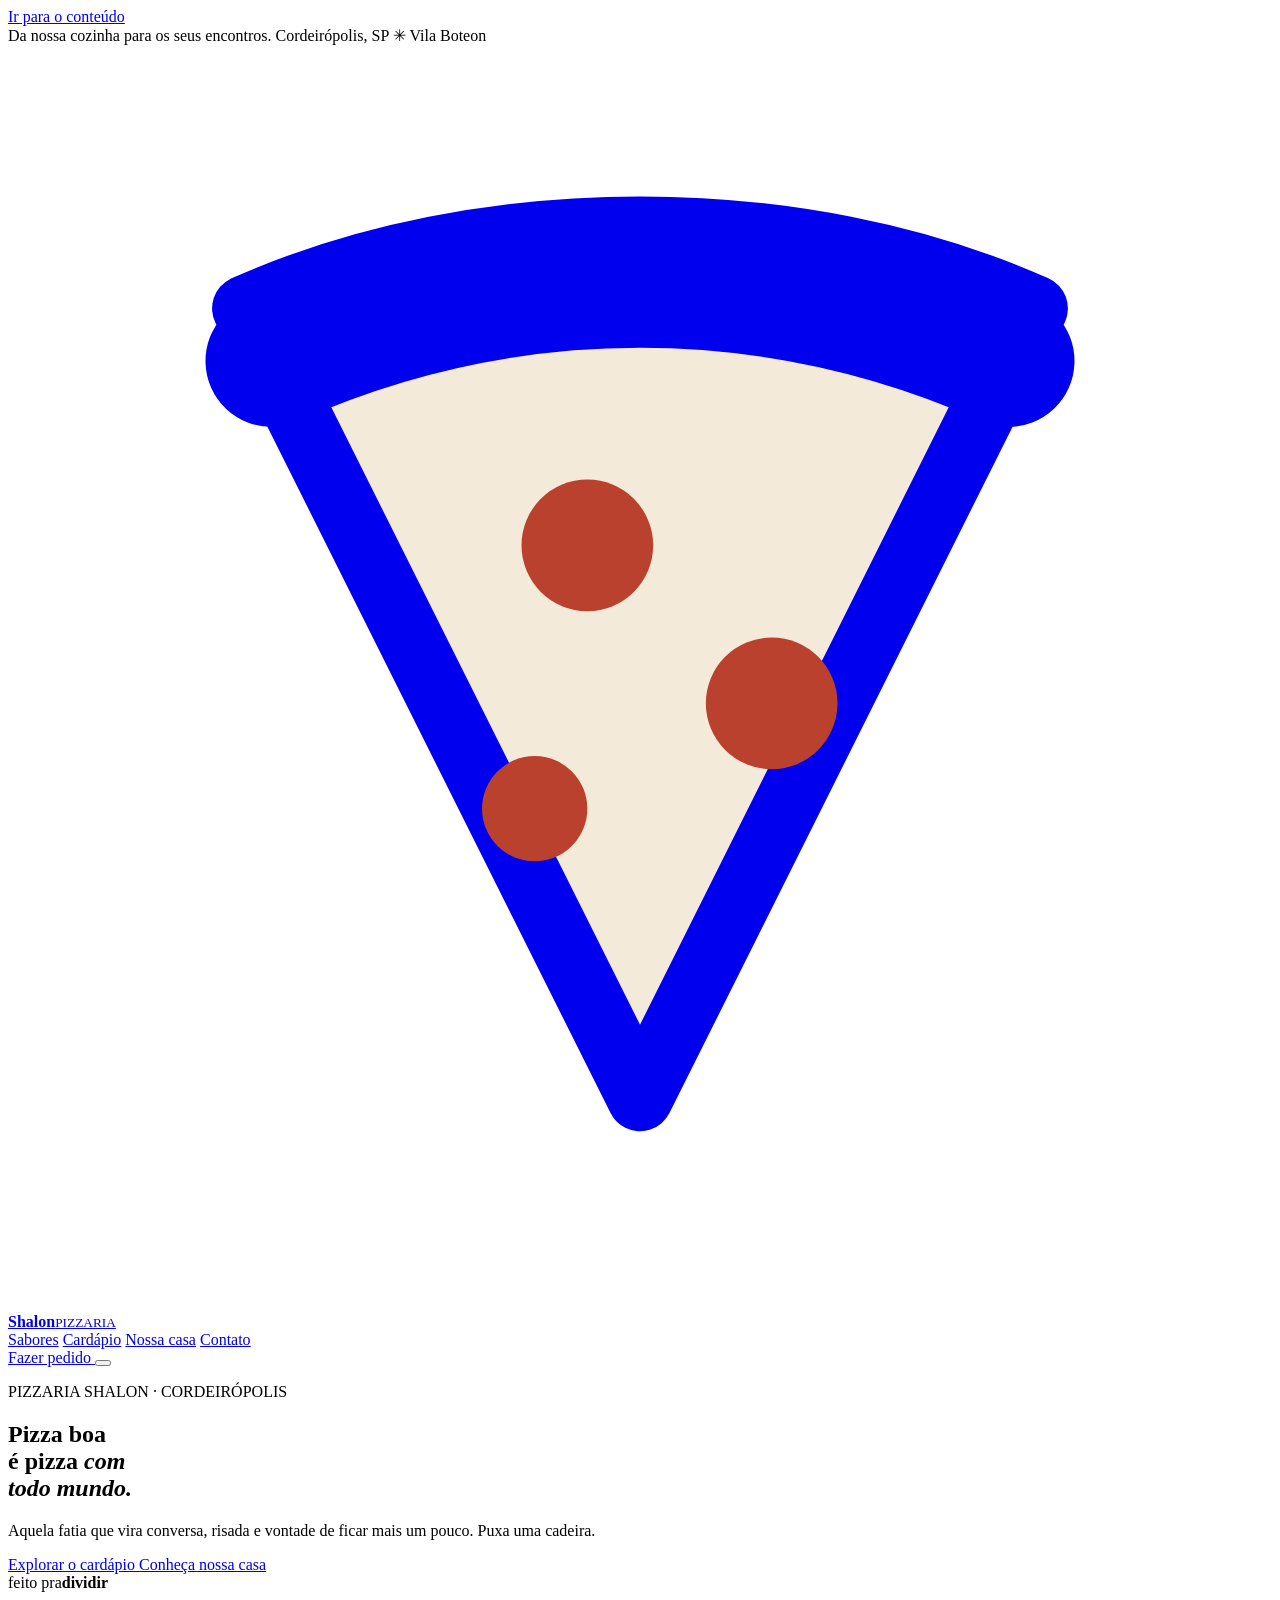
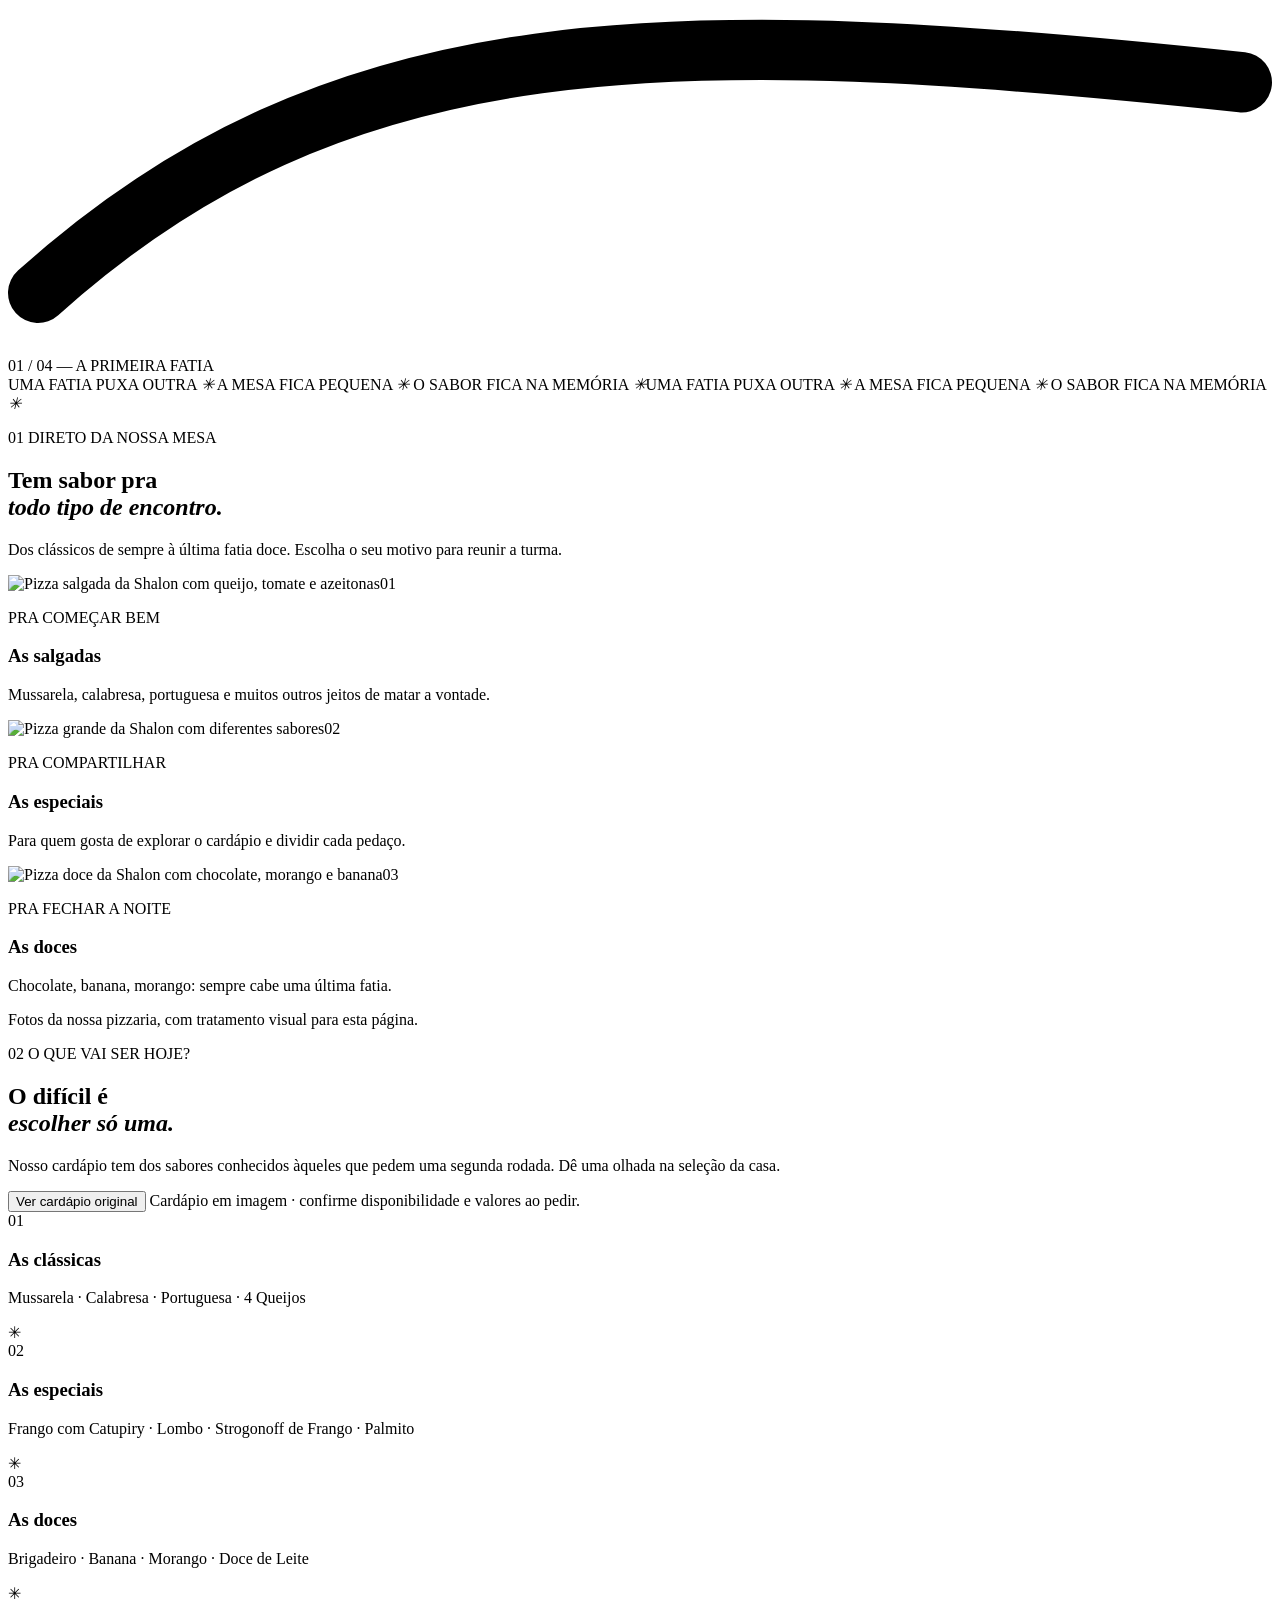
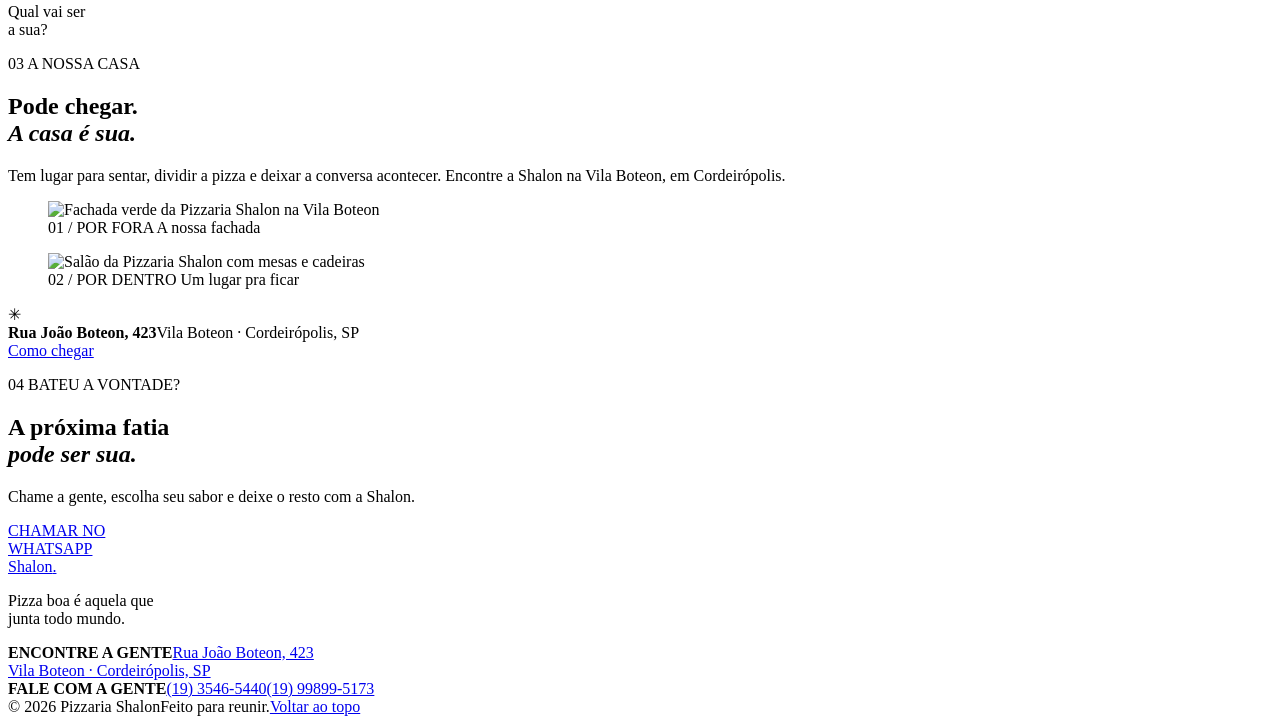
==== source/index.html @ fce394ea "Bundle Shalon preview assets for isolated viewing" ====
<!doctype html>
<html lang="pt-BR">
  <head>
    <meta charset="UTF-8" />
    <meta name="viewport" content="width=device-width, initial-scale=1" />
    <meta name="theme-color" content="#143d35" />
    <meta name="description" content="Conheça a Pizzaria Shalon em Cordeirópolis: sabores para reunir todo mundo à mesa. Veja o cardápio e fale com a gente pelo WhatsApp." />
    <title>Pizzaria Shalon — Pizza boa é pizza compartilhada</title>
    <link rel="preload" as="image" href="./public/assets/pizza-salgada-destaque.webp" />
    <link rel="stylesheet" href="./styles.css" />
    <script src="./script.js" defer></script>
  </head>
  <body>
    <a class="skip-link" href="#conteudo">Ir para o conteúdo</a>
    <div class="scroll-progress" aria-hidden="true"></div>

    <div class="topline">
      <span>Da nossa cozinha para os seus encontros.</span>
      <span>Cordeirópolis, SP <span class="topline-star" aria-hidden="true">✳</span> Vila Boteon</span>
    </div>

    <header class="site-header" id="inicio">
      <div class="header-inner container">
        <a class="brand" href="#inicio" aria-label="Pizzaria Shalon, voltar ao início">
          <span class="brand-mark" aria-hidden="true">
            <svg viewBox="0 0 48 48" fill="none" xmlns="http://www.w3.org/2000/svg"><path d="M9 10c9-4 21-4 30 0L24 40 9 10Z" fill="#F4EADA" stroke="currentColor" stroke-width="2.5" stroke-linejoin="round"/><path d="M10 12c9-4 19-4 28 0" stroke="currentColor" stroke-width="5" stroke-linecap="round"/><circle cx="22" cy="19" r="2.5" fill="#B9412D"/><circle cx="29" cy="25" r="2.5" fill="#B9412D"/><circle cx="20" cy="29" r="2" fill="#B9412D"/></svg>
          </span>
          <span class="brand-type"><strong>Shalon</strong><small>PIZZARIA</small></span>
        </a>

        <nav class="desktop-nav" aria-label="Navegação principal">
          <a href="#sabores">Sabores</a>
          <a href="#cardapio">Cardápio</a>
          <a href="#nossa-casa">Nossa casa</a>
          <a href="#contato">Contato</a>
        </nav>

        <a class="header-order" href="https://wa.me/5519998995173?text=Ol%C3%A1%21%20Gostaria%20de%20fazer%20um%20pedido%20na%20Pizzaria%20Shalon." target="_blank" rel="noopener noreferrer" aria-label="Fazer pedido pelo WhatsApp, abre em nova aba">
          Fazer pedido <span class="icon-arrow" aria-hidden="true"></span>
        </a>
        <button class="menu-toggle" type="button" aria-label="Abrir menu" aria-controls="mobile-nav" aria-expanded="false"><span></span><span></span></button>
      </div>
      <nav class="mobile-nav" id="mobile-nav" aria-label="Navegação móvel" hidden>
        <a href="#sabores">Sabores</a>
        <a href="#cardapio">Cardápio</a>
        <a href="#nossa-casa">Nossa casa</a>
        <a href="#contato">Contato</a>
        <a class="mobile-order" href="https://wa.me/5519998995173?text=Ol%C3%A1%21%20Gostaria%20de%20fazer%20um%20pedido%20na%20Pizzaria%20Shalon." target="_blank" rel="noopener noreferrer">Pedir pelo WhatsApp <span class="icon-arrow" aria-hidden="true"></span></a>
      </nav>
    </header>

    <main id="conteudo">
      <section class="hero" aria-labelledby="hero-title">
        <div class="hero-photo" role="img" aria-label="Pizza da Pizzaria Shalon com queijo derretido, tomate e azeitonas"></div>
        <div class="hero-shade" aria-hidden="true"></div>
        <div class="container hero-content">
          <p class="eyebrow hero-eyebrow"><span class="eyebrow-line"></span> PIZZARIA SHALON · CORDEIRÓPOLIS</p>
          <h1 id="hero-title">Pizza boa<br />é pizza <em>com<br />todo mundo.</em></h1>
          <p class="hero-copy">Aquela fatia que vira conversa, risada e vontade de ficar mais um pouco. Puxa uma cadeira.</p>
          <div class="hero-actions">
            <a class="button button-red" href="#cardapio">Explorar o cardápio <span class="icon-arrow" aria-hidden="true"></span></a>
            <a class="text-link light" href="#nossa-casa">Conheça nossa casa <span class="icon-arrow icon-down" aria-hidden="true"></span></a>
          </div>
        </div>
        <div class="hero-stamp" aria-hidden="true"><span>feito pra</span><strong>dividir</strong><svg viewBox="0 0 42 12" fill="none"><path d="M1 10C11 1 22 1 41 3" stroke="currentColor" stroke-width="2" stroke-linecap="round"/></svg></div>
        <div class="hero-index" aria-hidden="true">01 / 04 — A PRIMEIRA FATIA</div>
      </section>

      <div class="ticker" aria-hidden="true"><div class="ticker-track"><span>UMA FATIA PUXA OUTRA <i>✳</i> A MESA FICA PEQUENA <i>✳</i> O SABOR FICA NA MEMÓRIA <i>✳</i></span><span>UMA FATIA PUXA OUTRA <i>✳</i> A MESA FICA PEQUENA <i>✳</i> O SABOR FICA NA MEMÓRIA <i>✳</i></span></div></div>

      <section class="favorites section-pad" id="sabores" aria-labelledby="favorites-title">
        <div class="container">
          <div class="section-heading reveal">
            <div><p class="eyebrow dark-eyebrow">01 <span></span> DIRETO DA NOSSA MESA</p><h2 id="favorites-title">Tem sabor pra<br /><em>todo tipo de encontro.</em></h2></div>
            <p>Dos clássicos de sempre à última fatia doce. Escolha o seu motivo para reunir a turma.</p>
          </div>

          <div class="flavor-grid">
            <article class="flavor-card reveal">
              <div class="flavor-image-wrap"><img src="./public/assets/pizza-salgada-destaque.webp" alt="Pizza salgada da Shalon com queijo, tomate e azeitonas" loading="lazy" /><span class="flavor-number">01</span></div>
              <div class="flavor-info"><div><p class="flavor-kicker">PRA COMEÇAR BEM</p><h3>As salgadas</h3></div><span class="flavor-arrow icon-arrow" aria-hidden="true"></span></div>
              <p class="flavor-description">Mussarela, calabresa, portuguesa e muitos outros jeitos de matar a vontade.</p>
            </article>
            <article class="flavor-card reveal">
              <div class="flavor-image-wrap"><img src="./public/assets/pizza-varios-sabores-destaque.webp" alt="Pizza grande da Shalon com diferentes sabores" loading="lazy" /><span class="flavor-number">02</span></div>
              <div class="flavor-info"><div><p class="flavor-kicker">PRA COMPARTILHAR</p><h3>As especiais</h3></div><span class="flavor-arrow icon-arrow" aria-hidden="true"></span></div>
              <p class="flavor-description">Para quem gosta de explorar o cardápio e dividir cada pedaço.</p>
            </article>
            <article class="flavor-card reveal">
              <div class="flavor-image-wrap"><img src="./public/assets/pizza-doce-destaque.webp" alt="Pizza doce da Shalon com chocolate, morango e banana" loading="lazy" /><span class="flavor-number">03</span></div>
              <div class="flavor-info"><div><p class="flavor-kicker">PRA FECHAR A NOITE</p><h3>As doces</h3></div><span class="flavor-arrow icon-arrow" aria-hidden="true"></span></div>
              <p class="flavor-description">Chocolate, banana, morango: sempre cabe uma última fatia.</p>
            </article>
          </div>
          <p class="photo-note">Fotos da nossa pizzaria, com tratamento visual para esta página.</p>
        </div>
      </section>

      <section class="menu-section section-pad" id="cardapio" aria-labelledby="menu-title">
        <div class="container menu-layout">
          <div class="menu-intro reveal">
            <p class="eyebrow">02 <span></span> O QUE VAI SER HOJE?</p>
            <h2 id="menu-title">O difícil é<br /><em>escolher só uma.</em></h2>
            <p>Nosso cardápio tem dos sabores conhecidos àqueles que pedem uma segunda rodada. Dê uma olhada na seleção da casa.</p>
            <button class="button button-cream" type="button" data-open-menu>Ver cardápio original <span class="icon-arrow" aria-hidden="true"></span></button>
            <span class="menu-note">Cardápio em imagem · confirme disponibilidade e valores ao pedir.</span>
          </div>
          <div class="menu-list reveal" aria-label="Alguns sabores do cardápio">
            <div class="menu-category"><span class="menu-category-no">01</span><div><h3>As clássicas</h3><p>Mussarela · Calabresa · Portuguesa · 4 Queijos</p></div><span class="menu-category-symbol" aria-hidden="true">✳</span></div>
            <div class="menu-category"><span class="menu-category-no">02</span><div><h3>As especiais</h3><p>Frango com Catupiry · Lombo · Strogonoff de Frango · Palmito</p></div><span class="menu-category-symbol" aria-hidden="true">✳</span></div>
            <div class="menu-category"><span class="menu-category-no">03</span><div><h3>As doces</h3><p>Brigadeiro · Banana · Morango · Doce de Leite</p></div><span class="menu-category-symbol" aria-hidden="true">✳</span></div>
            <div class="menu-handwriting" aria-hidden="true">Qual vai ser<br />a sua? <span class="icon-arrow" aria-hidden="true"></span></div>
          </div>
        </div>
      </section>

      <section class="place-section section-pad" id="nossa-casa" aria-labelledby="place-title">
        <div class="container">
          <div class="place-heading reveal"><p class="eyebrow dark-eyebrow">03 <span></span> A NOSSA CASA</p><h2 id="place-title">Pode chegar.<br /><em>A casa é sua.</em></h2><p>Tem lugar para sentar, dividir a pizza e deixar a conversa acontecer. Encontre a Shalon na Vila Boteon, em Cordeirópolis.</p></div>
          <div class="place-gallery">
            <figure class="place-image place-image-exterior reveal"><img src="./public/assets/fachada.webp" alt="Fachada verde da Pizzaria Shalon na Vila Boteon" loading="lazy" /><figcaption><span>01 / POR FORA</span> A nossa fachada</figcaption></figure>
            <figure class="place-image place-image-interior reveal"><img src="./public/assets/salao.webp" alt="Salão da Pizzaria Shalon com mesas e cadeiras" loading="lazy" /><figcaption><span>02 / POR DENTRO</span> Um lugar pra ficar</figcaption></figure>
          </div>
          <div class="address-row reveal"><span class="address-pin" aria-hidden="true">✳</span><div><strong>Rua João Boteon, 423</strong><span>Vila Boteon · Cordeirópolis, SP</span></div><a class="text-link" href="https://www.google.com/maps/search/?api=1&query=Rua+Jo%C3%A3o+Boteon+423+Vila+Boteon+Cordeir%C3%B3polis+SP" target="_blank" rel="noopener noreferrer">Como chegar <span class="icon-arrow" aria-hidden="true"></span></a></div>
        </div>
      </section>

      <section class="contact-section" id="contato" aria-labelledby="contact-title">
        <div class="container contact-inner reveal"><div><p class="eyebrow">04 <span></span> BATEU A VONTADE?</p><h2 id="contact-title">A próxima fatia<br /><em>pode ser sua.</em></h2><p>Chame a gente, escolha seu sabor e deixe o resto com a Shalon.</p></div><a class="contact-circle" href="https://wa.me/5519998995173?text=Ol%C3%A1%21%20Gostaria%20de%20fazer%20um%20pedido%20na%20Pizzaria%20Shalon." target="_blank" rel="noopener noreferrer" aria-label="Conversar com a Pizzaria Shalon pelo WhatsApp, abre em nova aba"><span>CHAMAR NO<br />WHATSAPP</span><strong class="icon-arrow" aria-hidden="true"></strong></a></div>
      </section>
    </main>

    <footer class="site-footer"><div class="container footer-top"><a class="footer-brand" href="#inicio">Shalon<span>.</span></a><p>Pizza boa é aquela que<br />junta todo mundo.</p><div><strong>ENCONTRE A GENTE</strong><a href="https://www.google.com/maps/search/?api=1&query=Rua+Jo%C3%A3o+Boteon+423+Vila+Boteon+Cordeir%C3%B3polis+SP" target="_blank" rel="noopener noreferrer">Rua João Boteon, 423<br />Vila Boteon · Cordeirópolis, SP</a></div><div><strong>FALE COM A GENTE</strong><a href="tel:+551935465440">(19) 3546-5440</a><a href="https://wa.me/5519998995173" target="_blank" rel="noopener noreferrer">(19) 99899-5173 <span class="icon-arrow" aria-hidden="true"></span></a></div></div><div class="container footer-bottom"><span>© <span id="year">2026</span> Pizzaria Shalon</span><span>Feito para reunir.</span><a href="#inicio">Voltar ao topo <span class="icon-arrow icon-up" aria-hidden="true"></span></a></div></footer>

    <dialog class="menu-dialog" id="menu-dialog" aria-labelledby="dialog-title"><div class="dialog-head"><div><p class="eyebrow dark-eyebrow">DIRETO DO NOSSO ACERVO</p><h2 id="dialog-title">Cardápio Shalon</h2></div><button class="dialog-close" type="button" data-close-menu aria-label="Fechar cardápio">×</button></div><p class="dialog-description">Imagens do cardápio original. Toque em cada imagem para ampliar. Confirme sabores, disponibilidade e valores atuais com a pizzaria.</p><div class="dialog-images"><button type="button" data-zoom-menu aria-label="Ampliar cardápio de pizzas salgadas"><img src="./public/assets/cardapio-2.webp" alt="Cardápio original da Pizzaria Shalon: pizzas salgadas e ingredientes" /></button><button type="button" data-zoom-menu aria-label="Ampliar cardápio de pizzas doces e contatos"><img src="./public/assets/cardapio-1.webp" alt="Cardápio original da Pizzaria Shalon: pizzas doces, telefones e endereço" /></button></div><a class="button button-red" href="https://wa.me/5519998995173?text=Ol%C3%A1%21%20Gostaria%20de%20consultar%20o%20card%C3%A1pio%20da%20Pizzaria%20Shalon." target="_blank" rel="noopener noreferrer">Confirmar pelo WhatsApp <span class="icon-arrow" aria-hidden="true"></span></a></dialog>
    <dialog class="image-dialog" id="image-dialog" aria-label="Cardápio ampliado"><button class="dialog-close image-close" type="button" data-close-image aria-label="Fechar imagem ampliada">×</button><img alt="" /></dialog>
  </body>
</html>
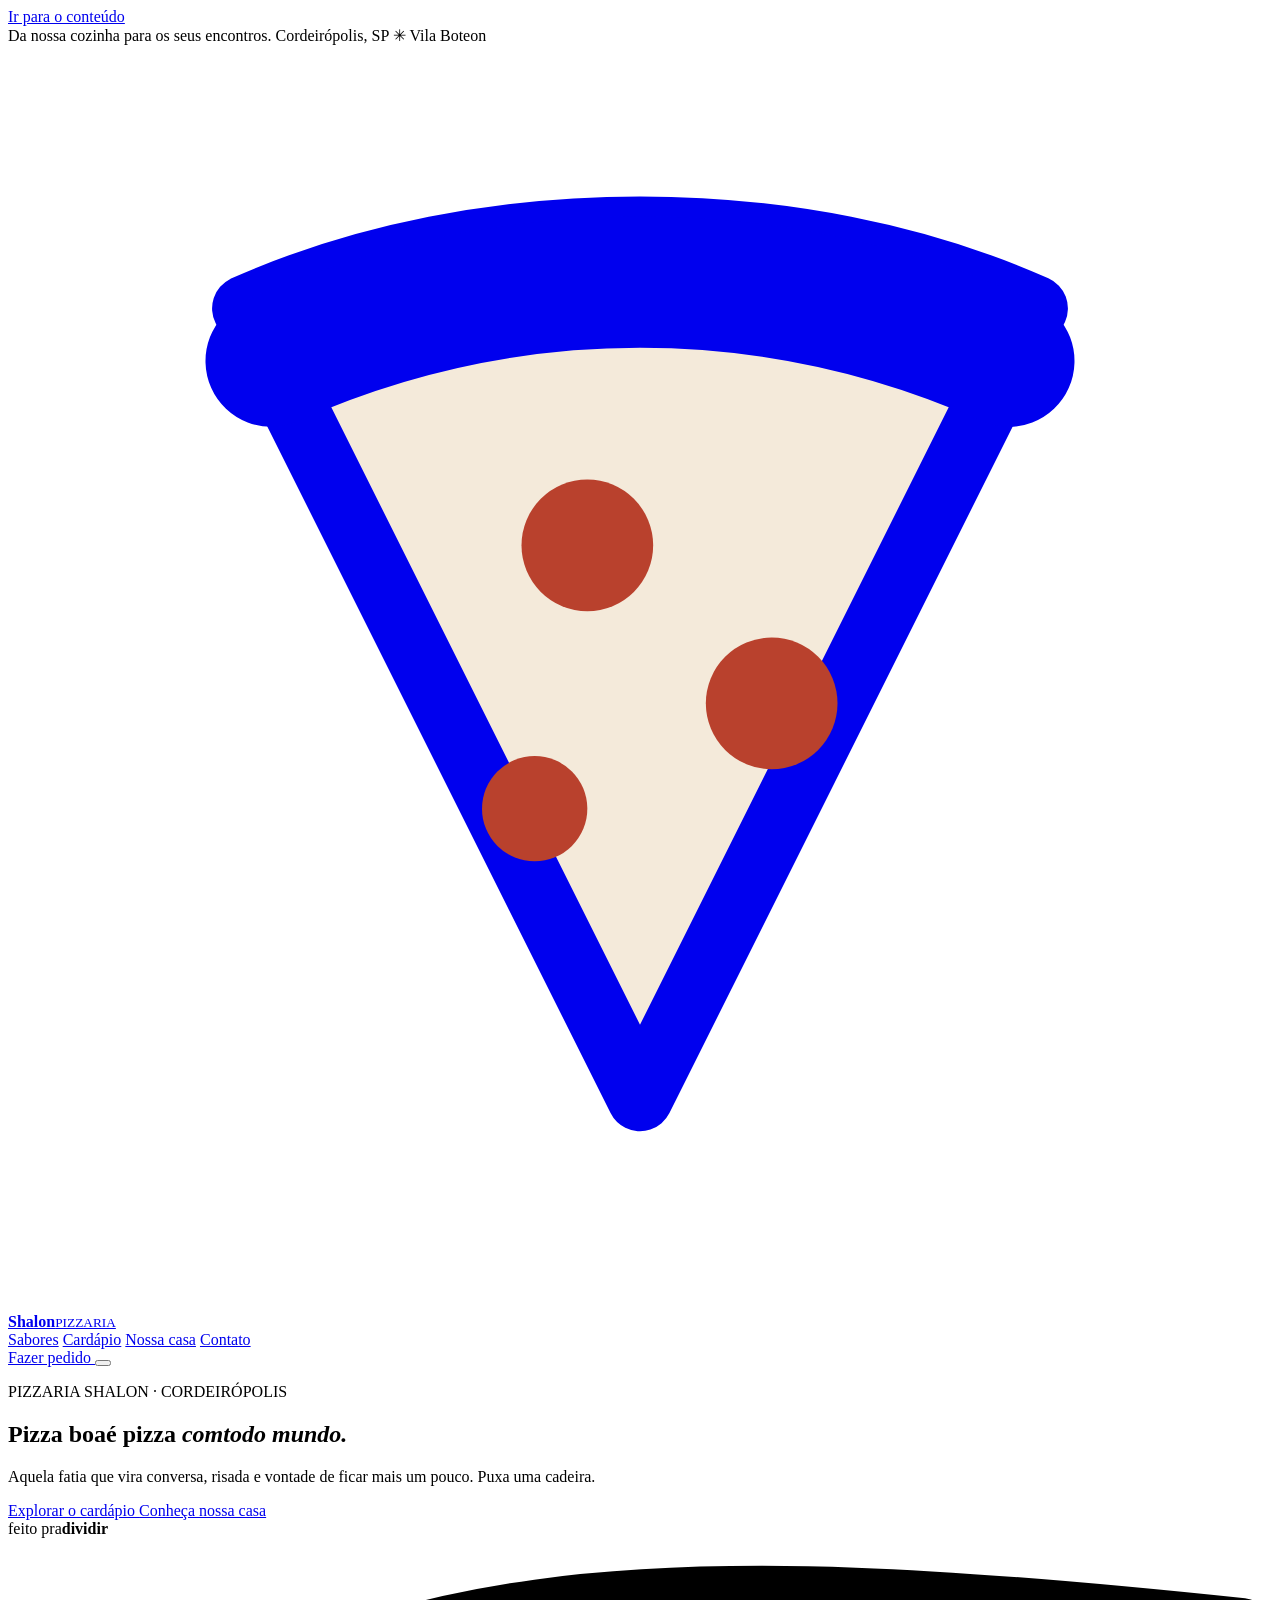
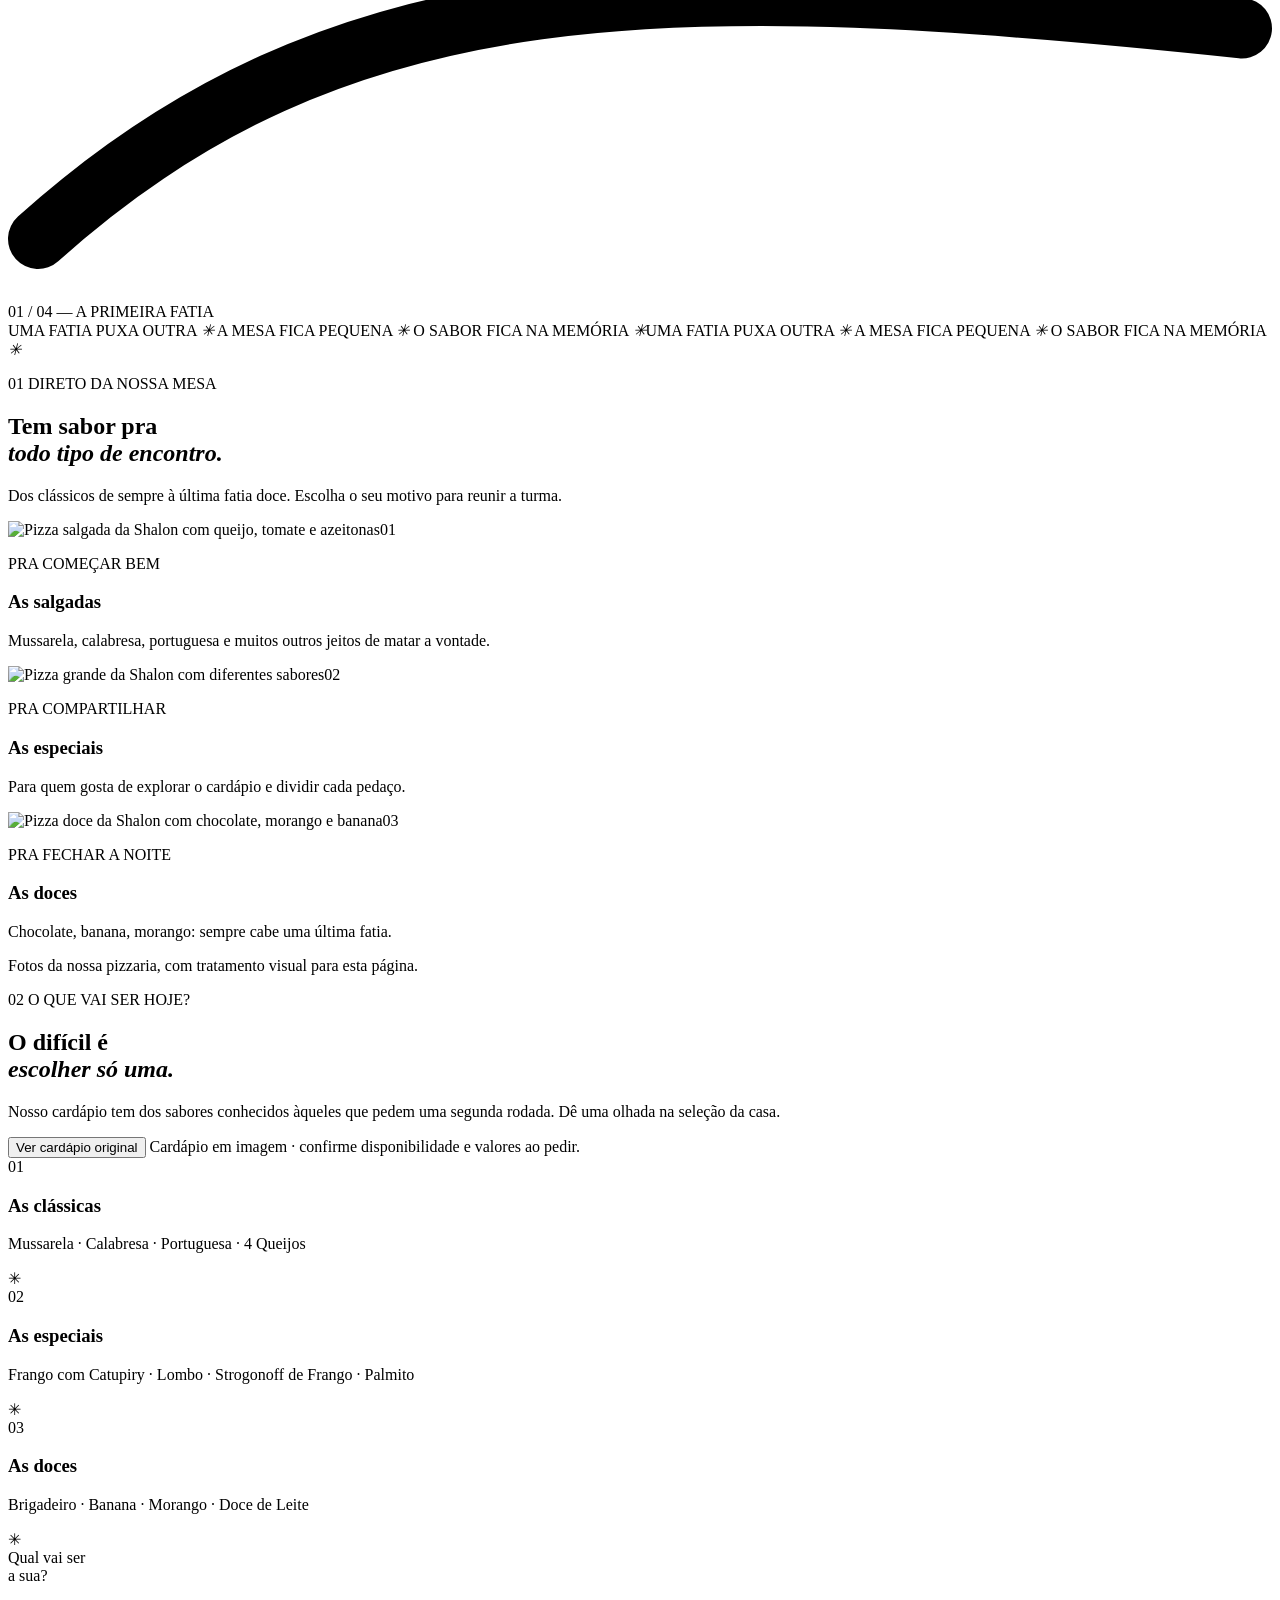
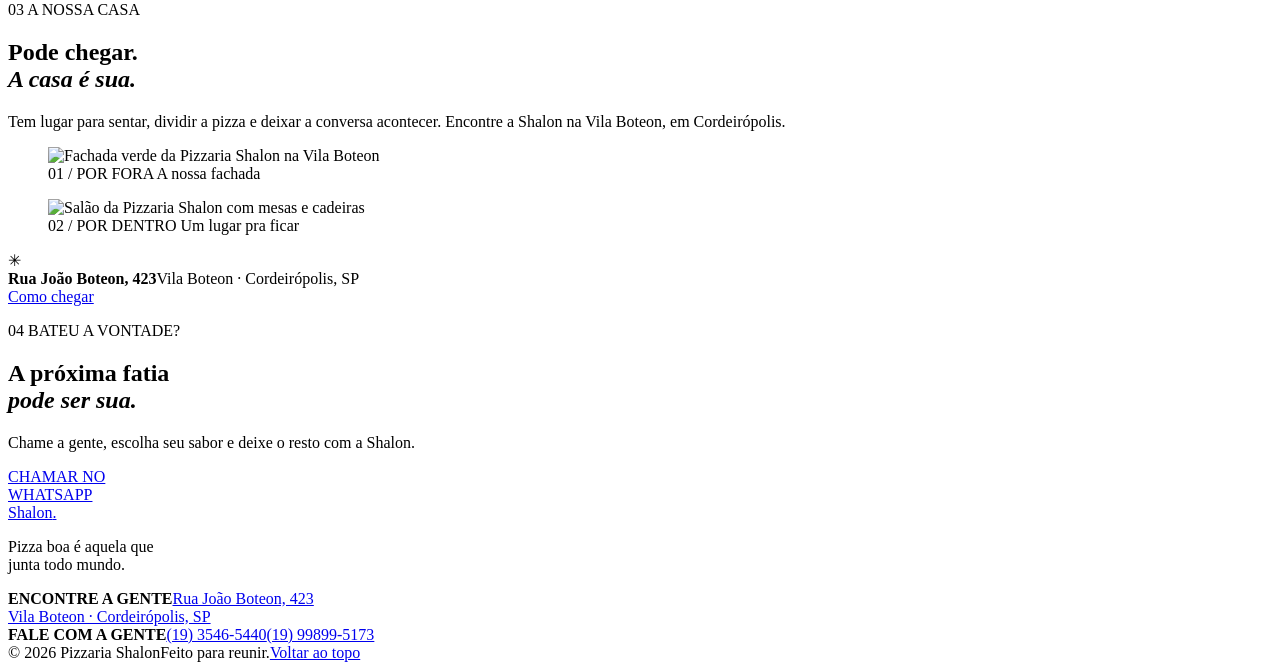
==== commit 9b81a174: "Add cinematic scroll motion to Shalon landing page" ====
--- a/source/index.html
+++ b/source/index.html
@@ -8,6 +8,9 @@
     <title>Pizzaria Shalon — Pizza boa é pizza compartilhada</title>
     <link rel="preload" as="image" href="./public/assets/pizza-salgada-destaque.webp" />
     <link rel="stylesheet" href="./styles.css" />
+    <script src="./vendor/gsap.min.js" defer></script>
+    <script src="./vendor/ScrollTrigger.min.js" defer></script>
+    <script src="./vendor/lenis.min.js" defer></script>
     <script src="./script.js" defer></script>
   </head>
   <body>
@@ -55,7 +58,7 @@
         <div class="hero-shade" aria-hidden="true"></div>
         <div class="container hero-content">
           <p class="eyebrow hero-eyebrow"><span class="eyebrow-line"></span> PIZZARIA SHALON · CORDEIRÓPOLIS</p>
-          <h1 id="hero-title">Pizza boa<br />é pizza <em>com<br />todo mundo.</em></h1>
+          <h1 id="hero-title" aria-label="Pizza boa é pizza com todo mundo."><span class="hero-line" aria-hidden="true"><span>Pizza boa</span></span><span class="hero-line" aria-hidden="true"><span>é pizza <em>com</em></span></span><span class="hero-line" aria-hidden="true"><span><em>todo mundo.</em></span></span></h1>
           <p class="hero-copy">Aquela fatia que vira conversa, risada e vontade de ficar mais um pouco. Puxa uma cadeira.</p>
           <div class="hero-actions">
             <a class="button button-red" href="#cardapio">Explorar o cardápio <span class="icon-arrow" aria-hidden="true"></span></a>
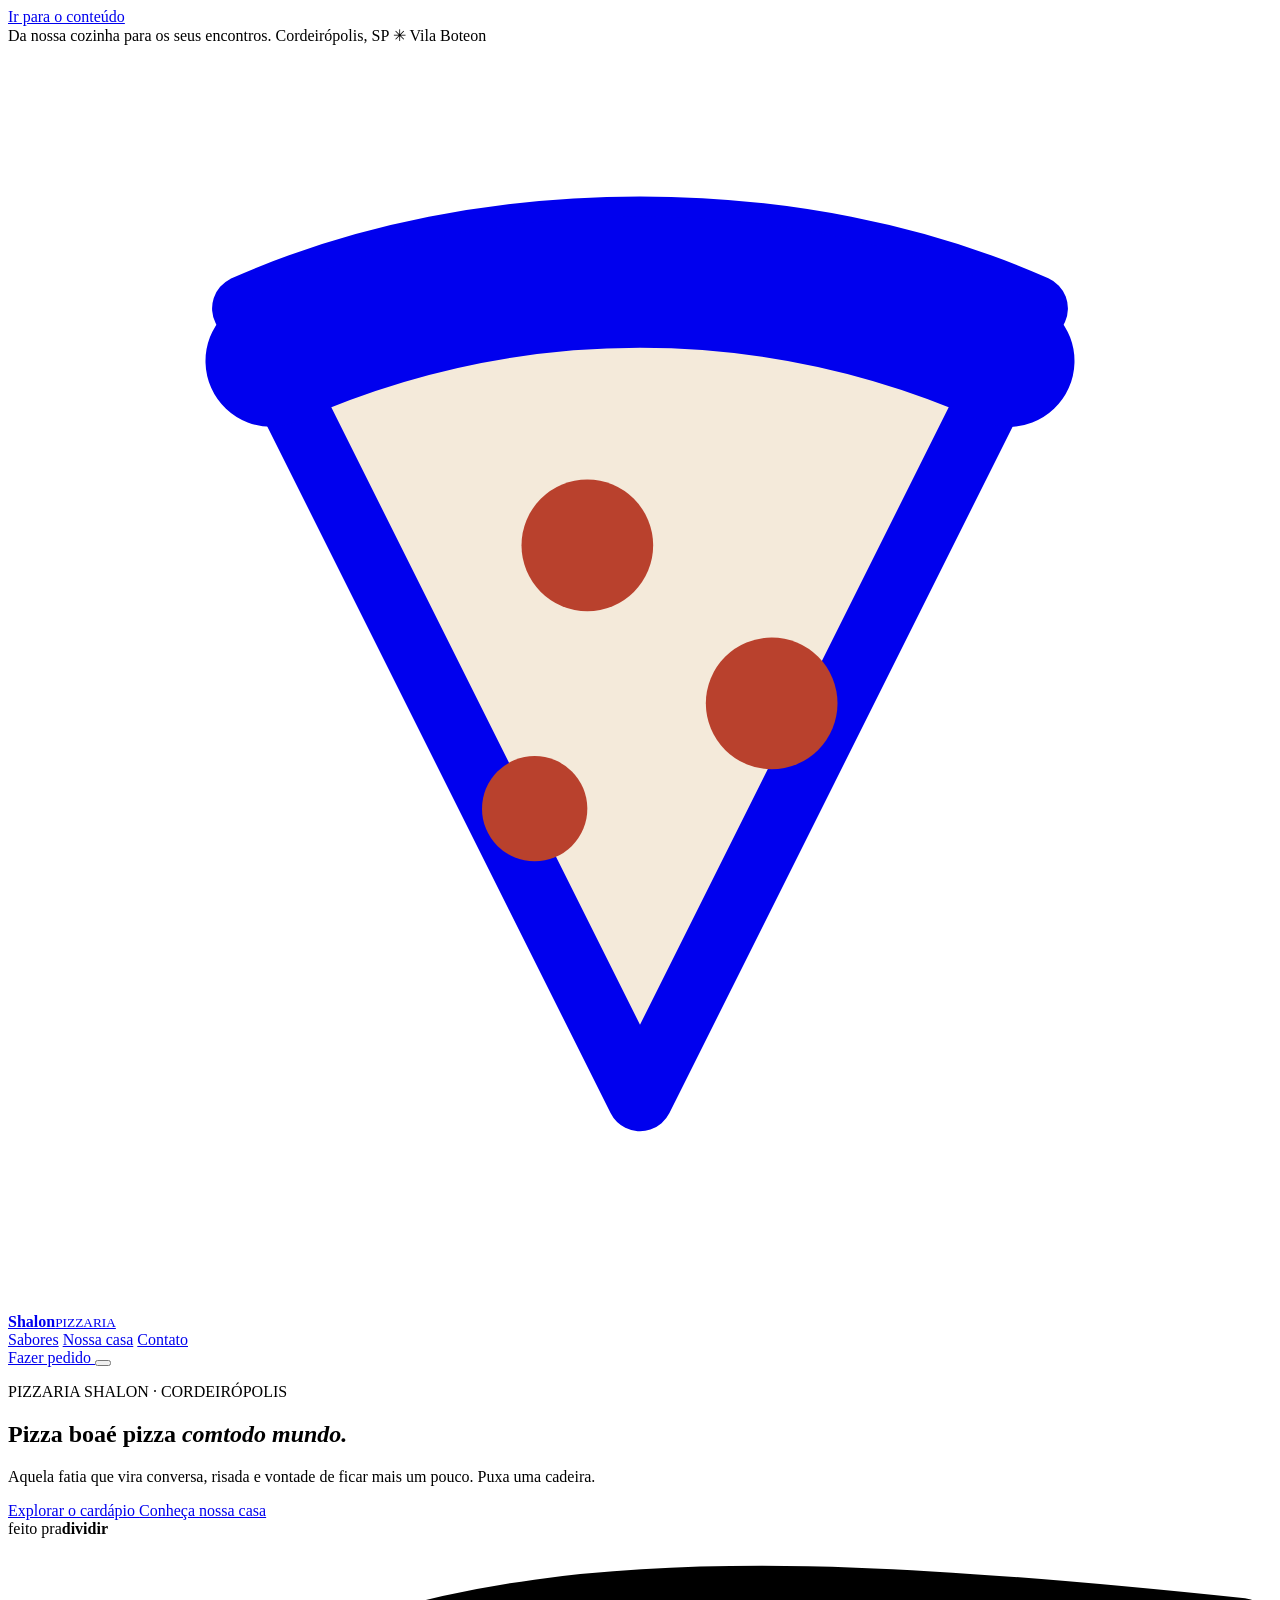
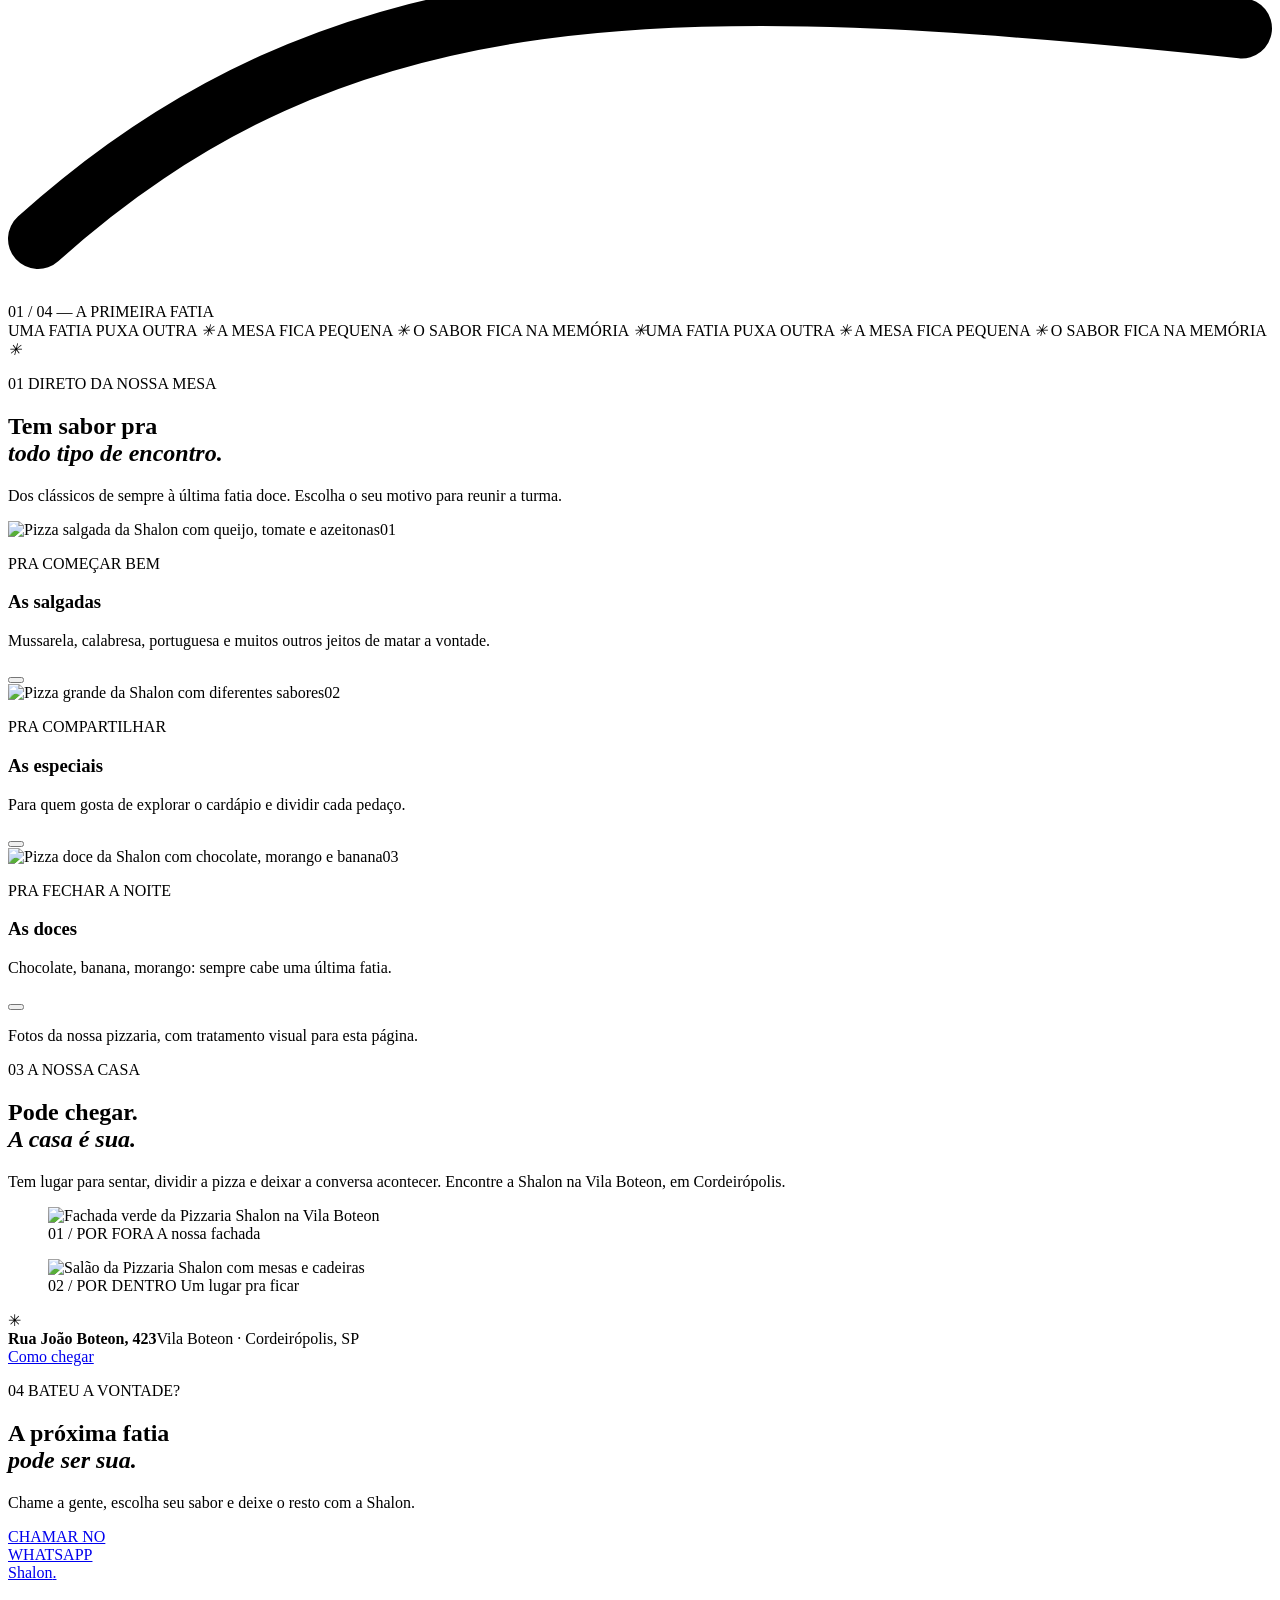
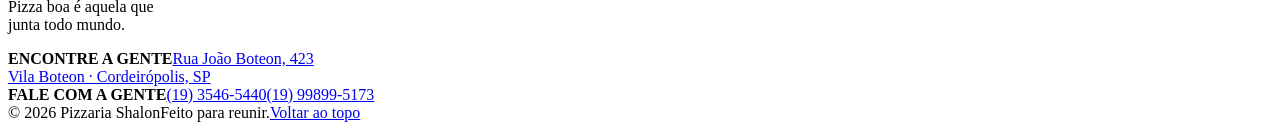
==== commit a710876f: "Replace old menu section with flavor card menus" ====
--- a/source/index.html
+++ b/source/index.html
@@ -33,7 +33,6 @@
 
         <nav class="desktop-nav" aria-label="Navegação principal">
           <a href="#sabores">Sabores</a>
-          <a href="#cardapio">Cardápio</a>
           <a href="#nossa-casa">Nossa casa</a>
           <a href="#contato">Contato</a>
         </nav>
@@ -45,7 +44,6 @@
       </div>
       <nav class="mobile-nav" id="mobile-nav" aria-label="Navegação móvel" hidden>
         <a href="#sabores">Sabores</a>
-        <a href="#cardapio">Cardápio</a>
         <a href="#nossa-casa">Nossa casa</a>
         <a href="#contato">Contato</a>
         <a class="mobile-order" href="https://wa.me/5519998995173?text=Ol%C3%A1%21%20Gostaria%20de%20fazer%20um%20pedido%20na%20Pizzaria%20Shalon." target="_blank" rel="noopener noreferrer">Pedir pelo WhatsApp <span class="icon-arrow" aria-hidden="true"></span></a>
@@ -61,7 +59,7 @@
           <h1 id="hero-title" aria-label="Pizza boa é pizza com todo mundo."><span class="hero-line" aria-hidden="true"><span>Pizza boa</span></span><span class="hero-line" aria-hidden="true"><span>é pizza <em>com</em></span></span><span class="hero-line" aria-hidden="true"><span><em>todo mundo.</em></span></span></h1>
           <p class="hero-copy">Aquela fatia que vira conversa, risada e vontade de ficar mais um pouco. Puxa uma cadeira.</p>
           <div class="hero-actions">
-            <a class="button button-red" href="#cardapio">Explorar o cardápio <span class="icon-arrow" aria-hidden="true"></span></a>
+            <a class="button button-red" href="#sabores">Explorar o cardápio <span class="icon-arrow" aria-hidden="true"></span></a>
             <a class="text-link light" href="#nossa-casa">Conheça nossa casa <span class="icon-arrow icon-down" aria-hidden="true"></span></a>
           </div>
         </div>
@@ -83,37 +81,22 @@
               <div class="flavor-image-wrap"><img src="./public/assets/pizza-salgada-destaque.webp" alt="Pizza salgada da Shalon com queijo, tomate e azeitonas" loading="lazy" /><span class="flavor-number">01</span></div>
               <div class="flavor-info"><div><p class="flavor-kicker">PRA COMEÇAR BEM</p><h3>As salgadas</h3></div><span class="flavor-arrow icon-arrow" aria-hidden="true"></span></div>
               <p class="flavor-description">Mussarela, calabresa, portuguesa e muitos outros jeitos de matar a vontade.</p>
+              <button class="flavor-card-action" type="button" data-menu-category="salgadas" aria-label="Abrir cardápio de pizzas salgadas"></button>
             </article>
             <article class="flavor-card reveal">
               <div class="flavor-image-wrap"><img src="./public/assets/pizza-varios-sabores-destaque.webp" alt="Pizza grande da Shalon com diferentes sabores" loading="lazy" /><span class="flavor-number">02</span></div>
               <div class="flavor-info"><div><p class="flavor-kicker">PRA COMPARTILHAR</p><h3>As especiais</h3></div><span class="flavor-arrow icon-arrow" aria-hidden="true"></span></div>
               <p class="flavor-description">Para quem gosta de explorar o cardápio e dividir cada pedaço.</p>
+              <button class="flavor-card-action" type="button" data-menu-category="especiais" aria-label="Abrir cardápio de pizzas especiais"></button>
             </article>
             <article class="flavor-card reveal">
               <div class="flavor-image-wrap"><img src="./public/assets/pizza-doce-destaque.webp" alt="Pizza doce da Shalon com chocolate, morango e banana" loading="lazy" /><span class="flavor-number">03</span></div>
               <div class="flavor-info"><div><p class="flavor-kicker">PRA FECHAR A NOITE</p><h3>As doces</h3></div><span class="flavor-arrow icon-arrow" aria-hidden="true"></span></div>
               <p class="flavor-description">Chocolate, banana, morango: sempre cabe uma última fatia.</p>
+              <button class="flavor-card-action" type="button" data-menu-category="doces" aria-label="Abrir cardápio de pizzas doces"></button>
             </article>
           </div>
           <p class="photo-note">Fotos da nossa pizzaria, com tratamento visual para esta página.</p>
-        </div>
-      </section>
-
-      <section class="menu-section section-pad" id="cardapio" aria-labelledby="menu-title">
-        <div class="container menu-layout">
-          <div class="menu-intro reveal">
-            <p class="eyebrow">02 <span></span> O QUE VAI SER HOJE?</p>
-            <h2 id="menu-title">O difícil é<br /><em>escolher só uma.</em></h2>
-            <p>Nosso cardápio tem dos sabores conhecidos àqueles que pedem uma segunda rodada. Dê uma olhada na seleção da casa.</p>
-            <button class="button button-cream" type="button" data-open-menu>Ver cardápio original <span class="icon-arrow" aria-hidden="true"></span></button>
-            <span class="menu-note">Cardápio em imagem · confirme disponibilidade e valores ao pedir.</span>
-          </div>
-          <div class="menu-list reveal" aria-label="Alguns sabores do cardápio">
-            <div class="menu-category"><span class="menu-category-no">01</span><div><h3>As clássicas</h3><p>Mussarela · Calabresa · Portuguesa · 4 Queijos</p></div><span class="menu-category-symbol" aria-hidden="true">✳</span></div>
-            <div class="menu-category"><span class="menu-category-no">02</span><div><h3>As especiais</h3><p>Frango com Catupiry · Lombo · Strogonoff de Frango · Palmito</p></div><span class="menu-category-symbol" aria-hidden="true">✳</span></div>
-            <div class="menu-category"><span class="menu-category-no">03</span><div><h3>As doces</h3><p>Brigadeiro · Banana · Morango · Doce de Leite</p></div><span class="menu-category-symbol" aria-hidden="true">✳</span></div>
-            <div class="menu-handwriting" aria-hidden="true">Qual vai ser<br />a sua? <span class="icon-arrow" aria-hidden="true"></span></div>
-          </div>
         </div>
       </section>
 
@@ -135,7 +118,19 @@
 
     <footer class="site-footer"><div class="container footer-top"><a class="footer-brand" href="#inicio">Shalon<span>.</span></a><p>Pizza boa é aquela que<br />junta todo mundo.</p><div><strong>ENCONTRE A GENTE</strong><a href="https://www.google.com/maps/search/?api=1&query=Rua+Jo%C3%A3o+Boteon+423+Vila+Boteon+Cordeir%C3%B3polis+SP" target="_blank" rel="noopener noreferrer">Rua João Boteon, 423<br />Vila Boteon · Cordeirópolis, SP</a></div><div><strong>FALE COM A GENTE</strong><a href="tel:+551935465440">(19) 3546-5440</a><a href="https://wa.me/5519998995173" target="_blank" rel="noopener noreferrer">(19) 99899-5173 <span class="icon-arrow" aria-hidden="true"></span></a></div></div><div class="container footer-bottom"><span>© <span id="year">2026</span> Pizzaria Shalon</span><span>Feito para reunir.</span><a href="#inicio">Voltar ao topo <span class="icon-arrow icon-up" aria-hidden="true"></span></a></div></footer>
 
-    <dialog class="menu-dialog" id="menu-dialog" aria-labelledby="dialog-title"><div class="dialog-head"><div><p class="eyebrow dark-eyebrow">DIRETO DO NOSSO ACERVO</p><h2 id="dialog-title">Cardápio Shalon</h2></div><button class="dialog-close" type="button" data-close-menu aria-label="Fechar cardápio">×</button></div><p class="dialog-description">Imagens do cardápio original. Toque em cada imagem para ampliar. Confirme sabores, disponibilidade e valores atuais com a pizzaria.</p><div class="dialog-images"><button type="button" data-zoom-menu aria-label="Ampliar cardápio de pizzas salgadas"><img src="./public/assets/cardapio-2.webp" alt="Cardápio original da Pizzaria Shalon: pizzas salgadas e ingredientes" /></button><button type="button" data-zoom-menu aria-label="Ampliar cardápio de pizzas doces e contatos"><img src="./public/assets/cardapio-1.webp" alt="Cardápio original da Pizzaria Shalon: pizzas doces, telefones e endereço" /></button></div><a class="button button-red" href="https://wa.me/5519998995173?text=Ol%C3%A1%21%20Gostaria%20de%20consultar%20o%20card%C3%A1pio%20da%20Pizzaria%20Shalon." target="_blank" rel="noopener noreferrer">Confirmar pelo WhatsApp <span class="icon-arrow" aria-hidden="true"></span></a></dialog>
-    <dialog class="image-dialog" id="image-dialog" aria-label="Cardápio ampliado"><button class="dialog-close image-close" type="button" data-close-image aria-label="Fechar imagem ampliada">×</button><img alt="" /></dialog>
+    <dialog class="menu-dialog" id="menu-dialog" aria-labelledby="dialog-title">
+      <div class="menu-dialog-shell">
+        <div class="menu-dialog-art" aria-hidden="true">
+          <img id="dialog-photo" src="./public/assets/pizza-salgada-destaque.webp" alt="" />
+          <div class="menu-dialog-art-label"><span>PIZZARIA SHALON · CORDEIRÓPOLIS</span><strong>Uma fatia<br />puxa outra.</strong></div>
+        </div>
+        <div class="menu-dialog-body">
+          <div class="dialog-head"><div><p class="eyebrow dark-eyebrow">CARDÁPIO DA CASA <span></span> <span id="dialog-count"></span></p><h2 id="dialog-title">As salgadas</h2></div><button class="dialog-close" type="button" data-close-menu aria-label="Fechar cardápio">×</button></div>
+          <p class="dialog-description">Sabores do cardápio da Shalon. Escolha o seu e confirme disponibilidade e valores com a pizzaria.</p>
+          <ol class="menu-items" id="dialog-items"></ol>
+          <div class="menu-dialog-foot"><span>Feito pra dividir. <i>✳</i></span><a class="button button-red" href="https://wa.me/5519998995173?text=Ol%C3%A1%21%20Gostaria%20de%20consultar%20o%20card%C3%A1pio%20da%20Pizzaria%20Shalon." target="_blank" rel="noopener noreferrer">Consultar pelo WhatsApp <span class="icon-arrow" aria-hidden="true"></span></a></div>
+        </div>
+      </div>
+    </dialog>
   </body>
 </html>
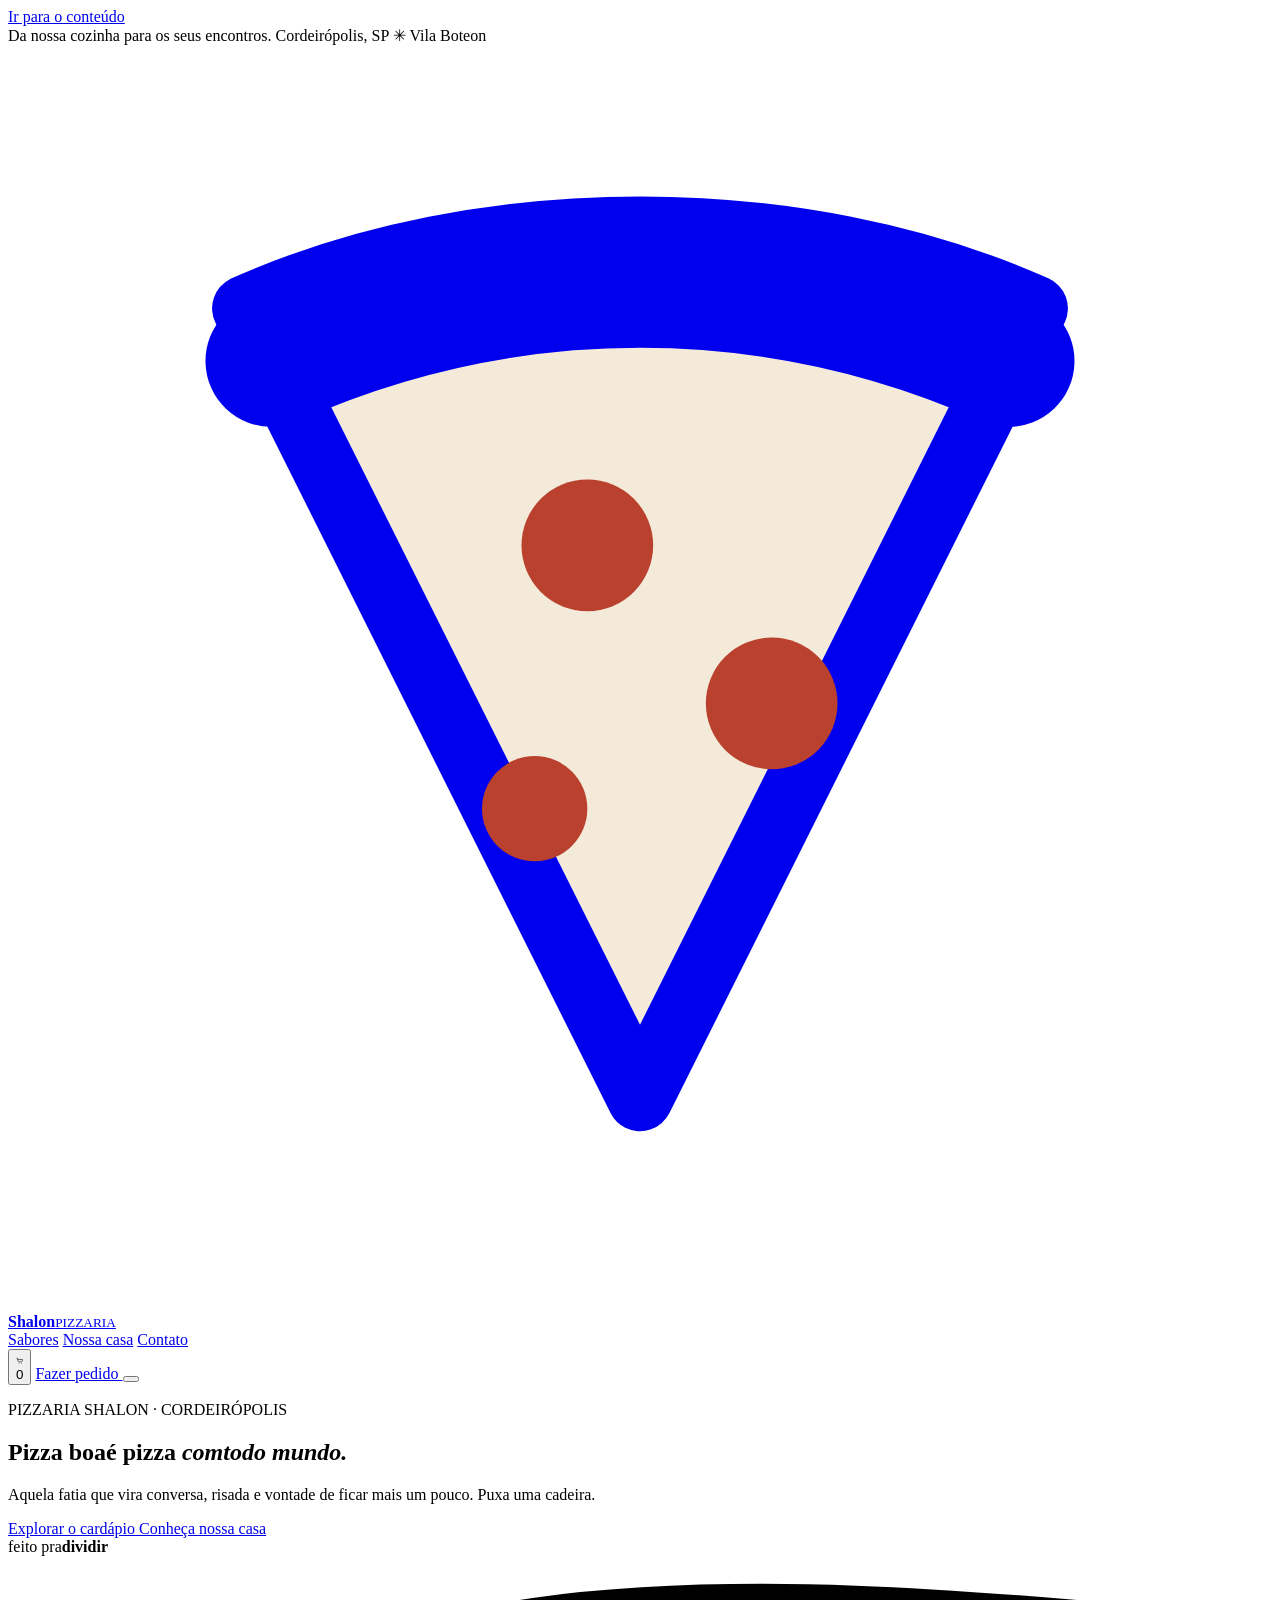
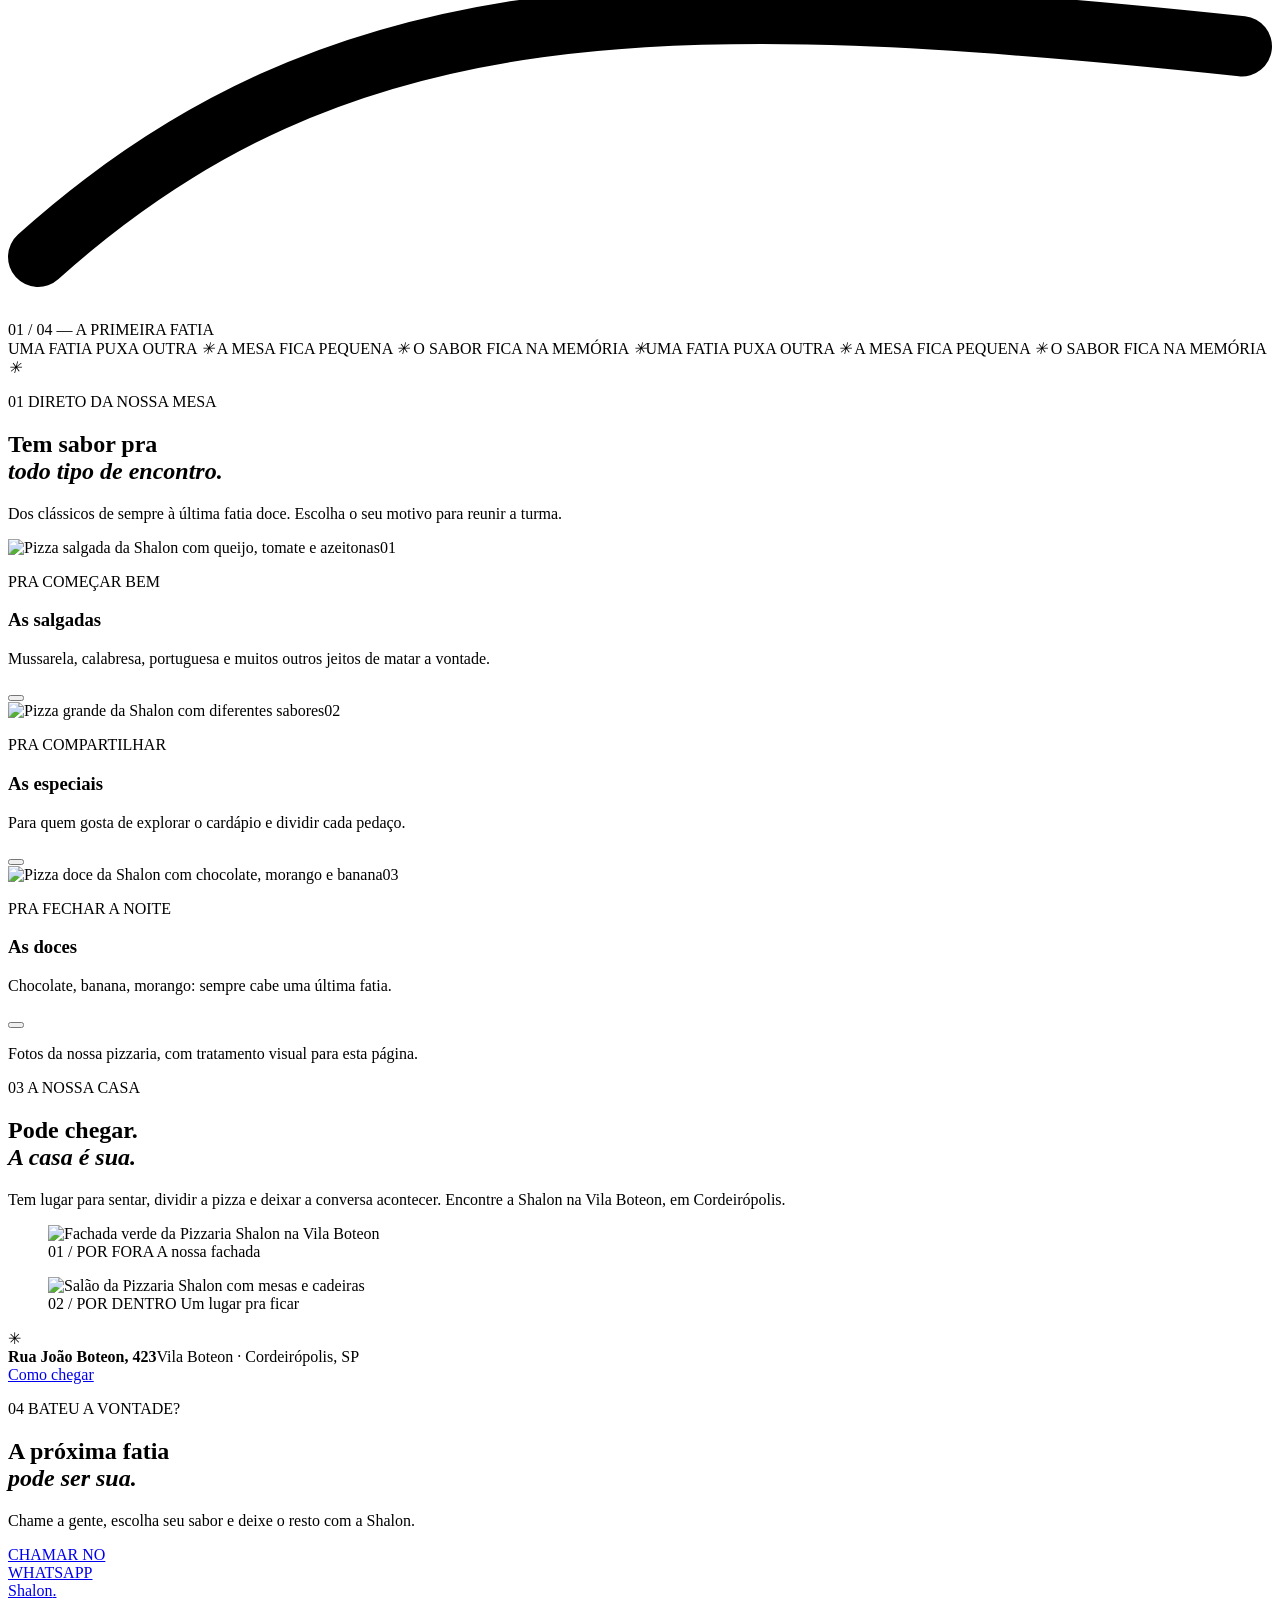
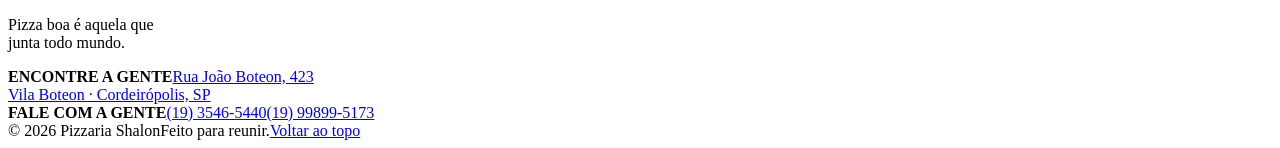
==== commit 36053a68: "Add demo pizza cart and size selection" ====
--- a/source/index.html
+++ b/source/index.html
@@ -37,6 +37,7 @@
           <a href="#contato">Contato</a>
         </nav>
 
+        <button class="header-cart" type="button" data-open-cart aria-label="Abrir carrinho, 0 itens" aria-controls="cart-dialog"><svg viewBox="0 0 24 24" fill="none" aria-hidden="true"><path d="M3 4h2l2.2 10.2a2 2 0 0 0 2 1.6h8.6a2 2 0 0 0 2-1.6L21 8H6" stroke="currentColor" stroke-width="1.8" stroke-linecap="round" stroke-linejoin="round"/><circle cx="10" cy="20" r="1.3" fill="currentColor"/><circle cx="18" cy="20" r="1.3" fill="currentColor"/></svg><span class="cart-count" data-cart-count>0</span></button>
         <a class="header-order" href="https://wa.me/5519998995173?text=Ol%C3%A1%21%20Gostaria%20de%20fazer%20um%20pedido%20na%20Pizzaria%20Shalon." target="_blank" rel="noopener noreferrer" aria-label="Fazer pedido pelo WhatsApp, abre em nova aba">
           Fazer pedido <span class="icon-arrow" aria-hidden="true"></span>
         </a>
@@ -127,9 +128,19 @@
         <div class="menu-dialog-body">
           <div class="dialog-head"><div><p class="eyebrow dark-eyebrow">CARDÁPIO DA CASA <span></span> <span id="dialog-count"></span></p><h2 id="dialog-title">As salgadas</h2></div><button class="dialog-close" type="button" data-close-menu aria-label="Fechar cardápio">×</button></div>
           <p class="dialog-description">Sabores do cardápio da Shalon. Escolha o seu e confirme disponibilidade e valores com a pizzaria.</p>
+          <fieldset class="menu-size-field"><legend>TAMANHO</legend><div class="menu-size-options" id="menu-size-options"></div></fieldset>
+          <p class="menu-price-note">Broto, Média, Grande e todos os preços são fictícios. “Gigante Turbinada” aparece no cardápio antigo. Confirme o valor real ao pedir.</p>
+          <p class="menu-add-feedback" id="menu-add-feedback" role="status" aria-live="polite"></p>
           <ol class="menu-items" id="dialog-items"></ol>
-          <div class="menu-dialog-foot"><span>Feito pra dividir. <i>✳</i></span><a class="button button-red" href="https://wa.me/5519998995173?text=Ol%C3%A1%21%20Gostaria%20de%20consultar%20o%20card%C3%A1pio%20da%20Pizzaria%20Shalon." target="_blank" rel="noopener noreferrer">Consultar pelo WhatsApp <span class="icon-arrow" aria-hidden="true"></span></a></div>
+          <div class="menu-dialog-foot"><span>Feito pra dividir. <i>✳</i></span><div class="menu-dialog-actions"><button class="button button-outline" type="button" data-view-cart>Ver carrinho <span data-cart-count>0</span></button><a class="button button-red" href="https://wa.me/5519998995173?text=Ol%C3%A1%21%20Gostaria%20de%20consultar%20o%20card%C3%A1pio%20da%20Pizzaria%20Shalon." target="_blank" rel="noopener noreferrer">Consultar pelo WhatsApp <span class="icon-arrow" aria-hidden="true"></span></a></div></div>
         </div>
+      </div>
+    </dialog>
+    <dialog class="cart-dialog" id="cart-dialog" aria-labelledby="cart-title">
+      <div class="cart-dialog-shell">
+        <div class="cart-dialog-head"><div><p class="eyebrow dark-eyebrow">SEU PEDIDO <span></span> SHALON</p><h2 id="cart-title">Meu carrinho<span>.</span></h2></div><button class="dialog-close" type="button" data-close-cart aria-label="Fechar carrinho">×</button></div>
+        <div class="cart-dialog-content"><p class="cart-empty" id="cart-empty">Seu carrinho está vazio. Escolha uma pizza nos cards de sabores.</p><ul class="cart-items" id="cart-items"></ul></div>
+        <div class="cart-dialog-foot"><div class="cart-total"><span>Subtotal estimado</span><strong id="cart-total">R$ 0,00</strong></div><p>Valores fictícios. O pedido e o preço final serão confirmados com a pizzaria pelo WhatsApp.</p><a class="button button-red cart-checkout" id="cart-checkout" target="_blank" rel="noopener noreferrer">Enviar pedido no WhatsApp <span class="icon-arrow" aria-hidden="true"></span></a></div>
       </div>
     </dialog>
   </body>
